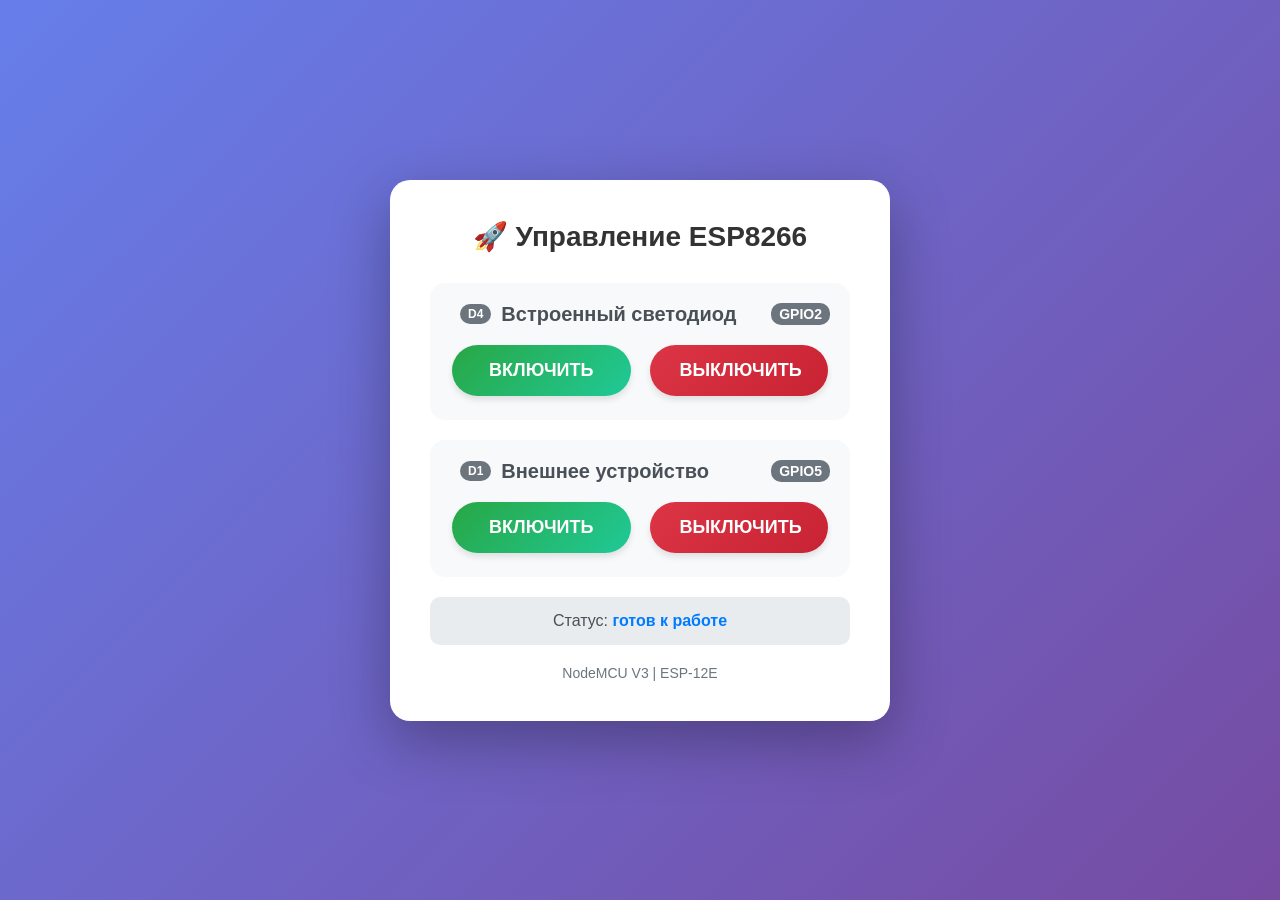
==== data/index.html @ 4920224d "Объединенный коммит" ====
<!DOCTYPE html>
<html lang="ru">
<head>
    <meta charset="UTF-8">
    <meta name="viewport" content="width=device-width, initial-scale=1.0, maximum-scale=1.0, user-scalable=no">
    <title>ESP8266 Управление</title>
    <style>
        * {
            margin: 0;
            padding: 0;
            box-sizing: border-box;
        }
        
        body {
            font-family: 'Segoe UI', Tahoma, Geneva, Verdana, sans-serif;
            background: linear-gradient(135deg, #667eea 0%, #764ba2 100%);
            min-height: 100vh;
            display: flex;
            justify-content: center;
            align-items: center;
            padding: 20px;
        }
        
        .container {
            background: white;
            border-radius: 20px;
            padding: 40px;
            box-shadow: 0 20px 60px rgba(0,0,0,0.3);
            max-width: 500px;
            width: 100%;
        }
        
        h1 {
            color: #333;
            text-align: center;
            margin-bottom: 30px;
            font-size: 28px;
        }
        
        .pin-group {
            background: #f8f9fa;
            border-radius: 15px;
            padding: 20px;
            margin-bottom: 20px;
        }
        
        .pin-group h2 {
            color: #495057;
            margin-bottom: 15px;
            font-size: 20px;
            display: flex;
            align-items: center;
        }
        
        .pin-group h2 span {
            background: #6c757d;
            color: white;
            font-size: 12px;
            padding: 3px 8px;
            border-radius: 10px;
            margin-left: 10px;
        }
        
        .button-container {
            display: flex;
            gap: 15px;
            justify-content: center;
            flex-wrap: wrap;
        }
        
        .btn {
            border: none;
            color: white;
            padding: 15px 30px;
            text-align: center;
            text-decoration: none;
            display: inline-block;
            font-size: 18px;
            font-weight: 600;
            margin: 4px 2px;
            cursor: pointer;
            border-radius: 50px;
            transition: all 0.3s ease;
            flex: 1;
            min-width: 120px;
            box-shadow: 0 4px 6px rgba(0,0,0,0.1);
        }
        
        .btn:active {
            transform: translateY(2px);
            box-shadow: 0 2px 4px rgba(0,0,0,0.1);
        }
        
        .btn-on {
            background: linear-gradient(135deg, #28a745, #20c997);
        }
        
        .btn-on:hover {
            background: linear-gradient(135deg, #218838, #1eaa7a);
            box-shadow: 0 6px 8px rgba(40, 167, 69, 0.3);
        }
        
        .btn-off {
            background: linear-gradient(135deg, #dc3545, #c82333);
        }
        
        .btn-off:hover {
            background: linear-gradient(135deg, #c82333, #bd2130);
            box-shadow: 0 6px 8px rgba(220, 53, 69, 0.3);
        }
        
        .status {
            text-align: center;
            margin-top: 20px;
            padding: 15px;
            background: #e9ecef;
            border-radius: 10px;
            font-weight: 500;
            color: #495057;
        }
        
        .status span {
            color: #007bff;
            font-weight: 600;
        }
        
        .pin-badge {
            display: inline-block;
            background: #17a2b8;
            color: white;
            padding: 5px 10px;
            border-radius: 15px;
            font-size: 14px;
            margin-right: 10px;
        }
        
        .footer {
            text-align: center;
            margin-top: 20px;
            color: #6c757d;
            font-size: 14px;
        }
    </style>
</head>
<body>
    <div class="container">
        <h1>🚀 Управление ESP8266</h1>
        
        <!-- Группа для пина D4 -->
        <div class="pin-group">
            <h2>
                <span class="pin-badge">D4</span>
                Встроенный светодиод
                <span style="margin-left: auto; font-size: 14px;">GPIO2</span>
            </h2>
            <div class="button-container">
                <button class="btn btn-on" onclick="controlPin('D4', 'on')">ВКЛЮЧИТЬ</button>
                <button class="btn btn-off" onclick="controlPin('D4', 'off')">ВЫКЛЮЧИТЬ</button>
            </div>
        </div>
        
        <!-- Группа для пина D1 -->
        <div class="pin-group">
            <h2>
                <span class="pin-badge">D1</span>
                Внешнее устройство
                <span style="margin-left: auto; font-size: 14px;">GPIO5</span>
            </h2>
            <div class="button-container">
                <button class="btn btn-on" onclick="controlPin('D1', 'on')">ВКЛЮЧИТЬ</button>
                <button class="btn btn-off" onclick="controlPin('D1', 'off')">ВЫКЛЮЧИТЬ</button>
            </div>
        </div>
        
        <div class="status" id="status">
            Статус: <span id="statusText">готов к работе</span>
        </div>
        
        <div class="footer">
            NodeMCU V3 | ESP-12E
        </div>
    </div>
    
    <script>
        function controlPin(pin, action) {
            const statusEl = document.getElementById('statusText');
            statusEl.innerHTML = `отправка команды ${pin} ${action}...`;
            
            fetch(`/${pin}/${action}`)
                .then(response => {
                    if (response.ok) {
                        statusEl.innerHTML = `✅ ${pin} ${action === 'on' ? 'включен' : 'выключен'}`;
                        return response.text();
                    }
                    throw new Error('Ошибка сети');
                })
                .catch(error => {
                    statusEl.innerHTML = '❌ ошибка соединения';
                    console.error('Error:', error);
                });
        }
    </script>
</body>
</html>
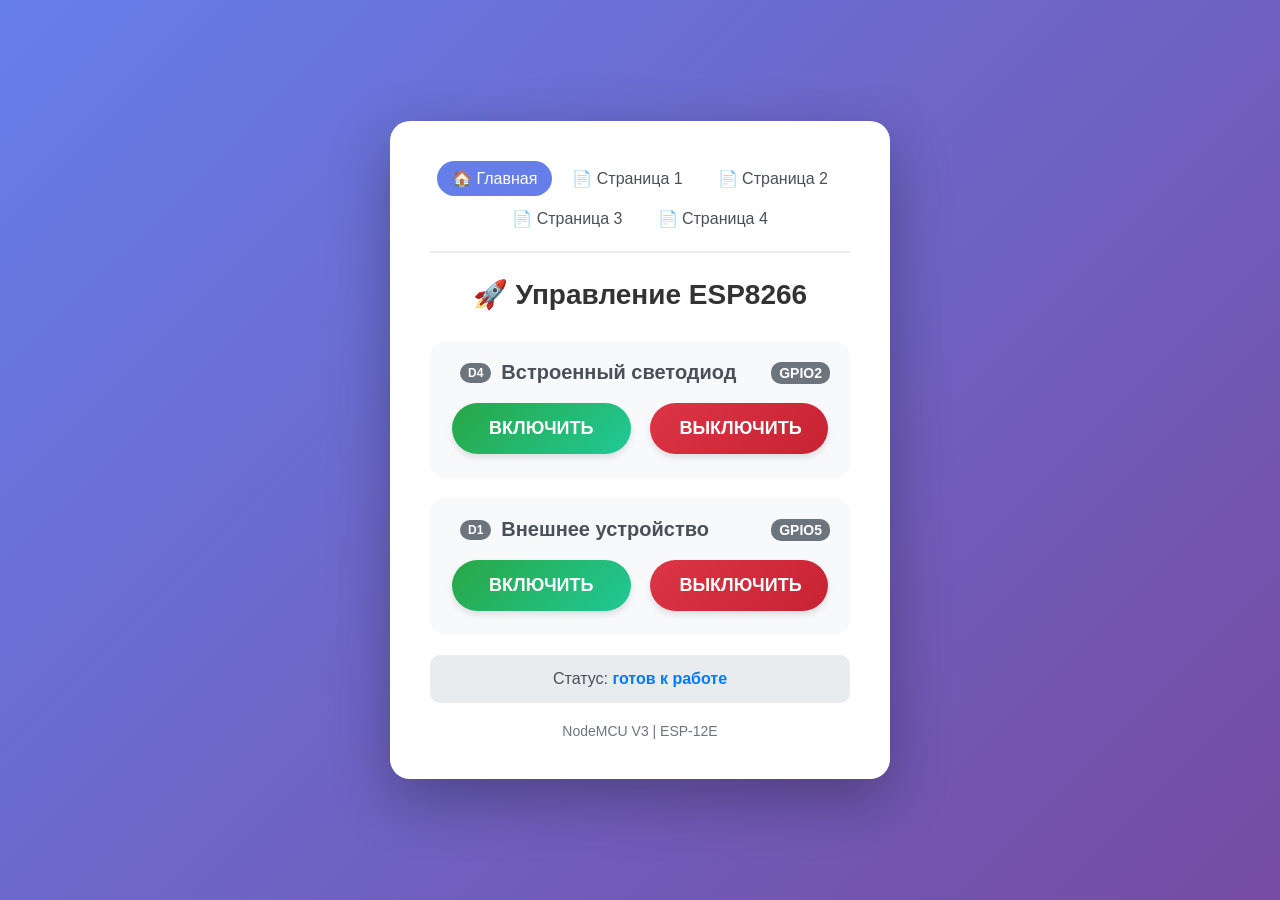
==== commit 04f0de74: "Добавлены страницы и навигационное меню" ====
--- a/data/index.html
+++ b/data/index.html
@@ -4,146 +4,19 @@
     <meta charset="UTF-8">
     <meta name="viewport" content="width=device-width, initial-scale=1.0, maximum-scale=1.0, user-scalable=no">
     <title>ESP8266 Управление</title>
-    <style>
-        * {
-            margin: 0;
-            padding: 0;
-            box-sizing: border-box;
-        }
-        
-        body {
-            font-family: 'Segoe UI', Tahoma, Geneva, Verdana, sans-serif;
-            background: linear-gradient(135deg, #667eea 0%, #764ba2 100%);
-            min-height: 100vh;
-            display: flex;
-            justify-content: center;
-            align-items: center;
-            padding: 20px;
-        }
-        
-        .container {
-            background: white;
-            border-radius: 20px;
-            padding: 40px;
-            box-shadow: 0 20px 60px rgba(0,0,0,0.3);
-            max-width: 500px;
-            width: 100%;
-        }
-        
-        h1 {
-            color: #333;
-            text-align: center;
-            margin-bottom: 30px;
-            font-size: 28px;
-        }
-        
-        .pin-group {
-            background: #f8f9fa;
-            border-radius: 15px;
-            padding: 20px;
-            margin-bottom: 20px;
-        }
-        
-        .pin-group h2 {
-            color: #495057;
-            margin-bottom: 15px;
-            font-size: 20px;
-            display: flex;
-            align-items: center;
-        }
-        
-        .pin-group h2 span {
-            background: #6c757d;
-            color: white;
-            font-size: 12px;
-            padding: 3px 8px;
-            border-radius: 10px;
-            margin-left: 10px;
-        }
-        
-        .button-container {
-            display: flex;
-            gap: 15px;
-            justify-content: center;
-            flex-wrap: wrap;
-        }
-        
-        .btn {
-            border: none;
-            color: white;
-            padding: 15px 30px;
-            text-align: center;
-            text-decoration: none;
-            display: inline-block;
-            font-size: 18px;
-            font-weight: 600;
-            margin: 4px 2px;
-            cursor: pointer;
-            border-radius: 50px;
-            transition: all 0.3s ease;
-            flex: 1;
-            min-width: 120px;
-            box-shadow: 0 4px 6px rgba(0,0,0,0.1);
-        }
-        
-        .btn:active {
-            transform: translateY(2px);
-            box-shadow: 0 2px 4px rgba(0,0,0,0.1);
-        }
-        
-        .btn-on {
-            background: linear-gradient(135deg, #28a745, #20c997);
-        }
-        
-        .btn-on:hover {
-            background: linear-gradient(135deg, #218838, #1eaa7a);
-            box-shadow: 0 6px 8px rgba(40, 167, 69, 0.3);
-        }
-        
-        .btn-off {
-            background: linear-gradient(135deg, #dc3545, #c82333);
-        }
-        
-        .btn-off:hover {
-            background: linear-gradient(135deg, #c82333, #bd2130);
-            box-shadow: 0 6px 8px rgba(220, 53, 69, 0.3);
-        }
-        
-        .status {
-            text-align: center;
-            margin-top: 20px;
-            padding: 15px;
-            background: #e9ecef;
-            border-radius: 10px;
-            font-weight: 500;
-            color: #495057;
-        }
-        
-        .status span {
-            color: #007bff;
-            font-weight: 600;
-        }
-        
-        .pin-badge {
-            display: inline-block;
-            background: #17a2b8;
-            color: white;
-            padding: 5px 10px;
-            border-radius: 15px;
-            font-size: 14px;
-            margin-right: 10px;
-        }
-        
-        .footer {
-            text-align: center;
-            margin-top: 20px;
-            color: #6c757d;
-            font-size: 14px;
-        }
-    </style>
+    <link rel="stylesheet" type="text/css" href="style.css">
 </head>
 <body>
     <div class="container">
+        <!-- Меню навигации -->
+        <div class="nav-menu">
+            <a href="/" class="nav-link active">🏠 Главная</a>
+            <a href="/page1" class="nav-link">📄 Страница 1</a>
+            <a href="/page2" class="nav-link">📄 Страница 2</a>
+            <a href="/page3" class="nav-link">📄 Страница 3</a>
+            <a href="/page4" class="nav-link">📄 Страница 4</a>
+        </div>
+        
         <h1>🚀 Управление ESP8266</h1>
         
         <!-- Группа для пина D4 -->
--- a/data/style.css
+++ b/data/style.css
@@ -0,0 +1,165 @@
+      * {
+            margin: 0;
+            padding: 0;
+            box-sizing: border-box;
+        }
+        
+        body {
+            font-family: 'Segoe UI', Tahoma, Geneva, Verdana, sans-serif;
+            background: linear-gradient(135deg, #667eea 0%, #764ba2 100%);
+            min-height: 100vh;
+            display: flex;
+            justify-content: center;
+            align-items: center;
+            padding: 20px;
+        }
+        
+        .container {
+            background: white;
+            border-radius: 20px;
+            padding: 40px;
+            box-shadow: 0 20px 60px rgba(0,0,0,0.3);
+            max-width: 500px;
+            width: 100%;
+        }
+        
+        h1 {
+            color: #333;
+            text-align: center;
+            margin-bottom: 30px;
+            font-size: 28px;
+        }
+        
+        .pin-group {
+            background: #f8f9fa;
+            border-radius: 15px;
+            padding: 20px;
+            margin-bottom: 20px;
+        }
+        
+        .pin-group h2 {
+            color: #495057;
+            margin-bottom: 15px;
+            font-size: 20px;
+            display: flex;
+            align-items: center;
+        }
+        
+        .pin-group h2 span {
+            background: #6c757d;
+            color: white;
+            font-size: 12px;
+            padding: 3px 8px;
+            border-radius: 10px;
+            margin-left: 10px;
+        }
+        
+        .button-container {
+            display: flex;
+            gap: 15px;
+            justify-content: center;
+            flex-wrap: wrap;
+        }
+        
+        .btn {
+            border: none;
+            color: white;
+            padding: 15px 30px;
+            text-align: center;
+            text-decoration: none;
+            display: inline-block;
+            font-size: 18px;
+            font-weight: 600;
+            margin: 4px 2px;
+            cursor: pointer;
+            border-radius: 50px;
+            transition: all 0.3s ease;
+            flex: 1;
+            min-width: 120px;
+            box-shadow: 0 4px 6px rgba(0,0,0,0.1);
+        }
+        
+        .btn:active {
+            transform: translateY(2px);
+            box-shadow: 0 2px 4px rgba(0,0,0,0.1);
+        }
+        
+        .btn-on {
+            background: linear-gradient(135deg, #28a745, #20c997);
+        }
+        
+        .btn-on:hover {
+            background: linear-gradient(135deg, #218838, #1eaa7a);
+            box-shadow: 0 6px 8px rgba(40, 167, 69, 0.3);
+        }
+        
+        .btn-off {
+            background: linear-gradient(135deg, #dc3545, #c82333);
+        }
+        
+        .btn-off:hover {
+            background: linear-gradient(135deg, #c82333, #bd2130);
+            box-shadow: 0 6px 8px rgba(220, 53, 69, 0.3);
+        }
+        
+        .status {
+            text-align: center;
+            margin-top: 20px;
+            padding: 15px;
+            background: #e9ecef;
+            border-radius: 10px;
+            font-weight: 500;
+            color: #495057;
+        }
+        
+        .status span {
+            color: #007bff;
+            font-weight: 600;
+        }
+        
+        .pin-badge {
+            display: inline-block;
+            background: #17a2b8;
+            color: white;
+            padding: 5px 10px;
+            border-radius: 15px;
+            font-size: 14px;
+            margin-right: 10px;
+        }
+        
+        .footer {
+            text-align: center;
+            margin-top: 20px;
+            color: #6c757d;
+            font-size: 14px;
+        }
+        
+
+        /* Стили для навигационного меню */
+        .nav-menu {
+            display: flex;
+            flex-wrap: wrap;
+            gap: 5px;
+            justify-content: center;
+            margin-bottom: 25px;
+            padding-bottom: 15px;
+            border-bottom: 2px solid #e9ecef;
+        }
+
+        .nav-link {
+            padding: 8px 15px;
+            border-radius: 20px;
+            text-decoration: none;
+            color: #495057;
+            font-weight: 500;
+            transition: all 0.3s ease;
+        }
+
+        .nav-link:hover {
+            background: #e9ecef;
+        }
+
+        .nav-link.active {
+            background: #667eea;
+            color: white;
+        }
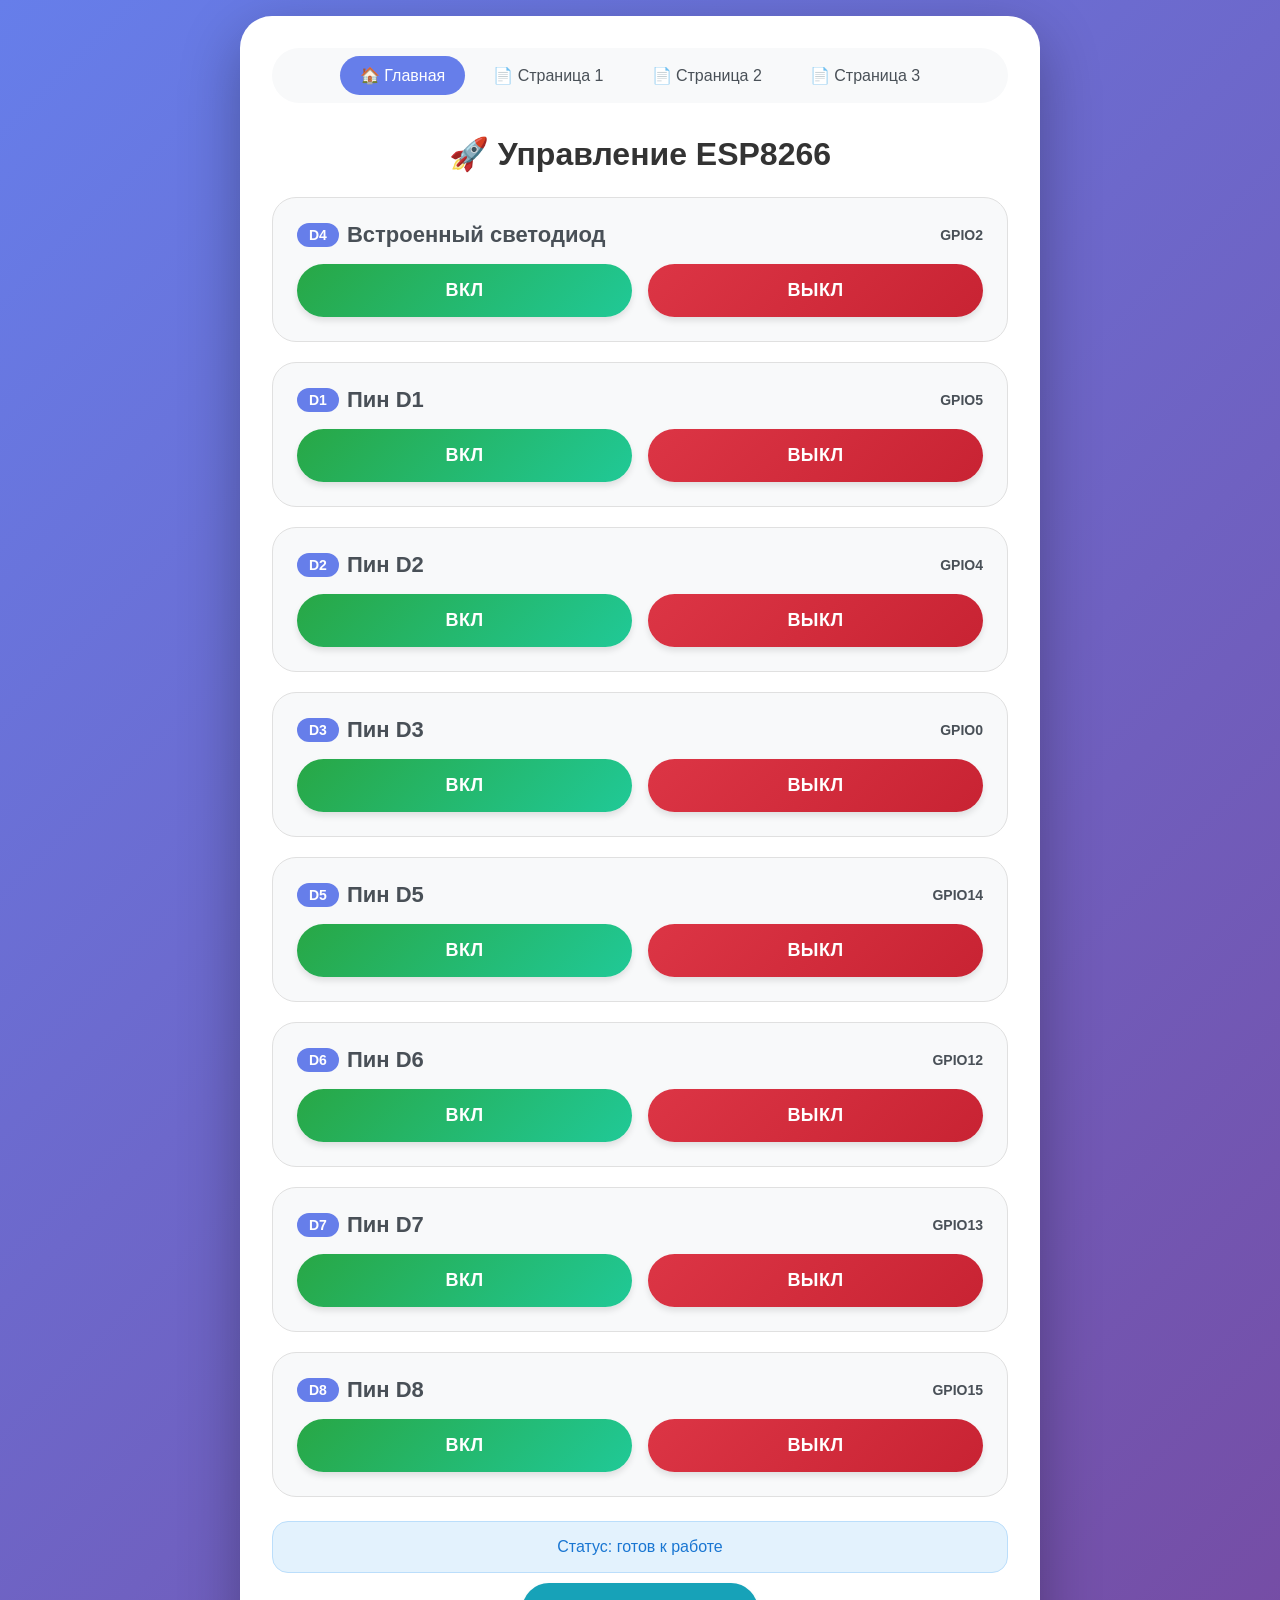
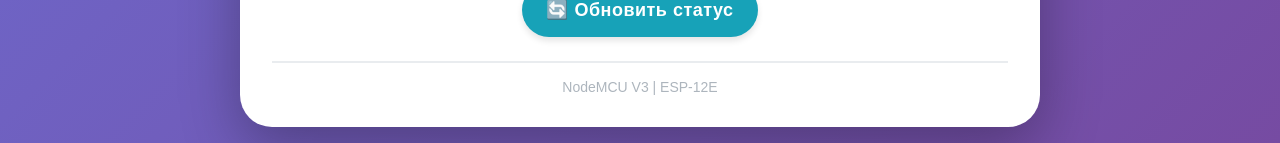
==== commit cc5f1065: "добавлены кнопки для управления пинами" ====
--- a/data/index.html
+++ b/data/index.html
@@ -14,12 +14,11 @@
             <a href="/page1" class="nav-link">📄 Страница 1</a>
             <a href="/page2" class="nav-link">📄 Страница 2</a>
             <a href="/page3" class="nav-link">📄 Страница 3</a>
-            <a href="/page4" class="nav-link">📄 Страница 4</a>
         </div>
         
         <h1>🚀 Управление ESP8266</h1>
         
-        <!-- Группа для пина D4 -->
+        <!-- D4 -->
         <div class="pin-group">
             <h2>
                 <span class="pin-badge">D4</span>
@@ -27,26 +26,110 @@
                 <span style="margin-left: auto; font-size: 14px;">GPIO2</span>
             </h2>
             <div class="button-container">
-                <button class="btn btn-on" onclick="controlPin('D4', 'on')">ВКЛЮЧИТЬ</button>
-                <button class="btn btn-off" onclick="controlPin('D4', 'off')">ВЫКЛЮЧИТЬ</button>
+                <button class="btn btn-on" onclick="controlPin('D4', 'on')">ВКЛ</button>
+                <button class="btn btn-off" onclick="controlPin('D4', 'off')">ВЫКЛ</button>
             </div>
         </div>
         
-        <!-- Группа для пина D1 -->
+        <!-- D1 -->
         <div class="pin-group">
             <h2>
                 <span class="pin-badge">D1</span>
-                Внешнее устройство
+                Пин D1
                 <span style="margin-left: auto; font-size: 14px;">GPIO5</span>
             </h2>
             <div class="button-container">
-                <button class="btn btn-on" onclick="controlPin('D1', 'on')">ВКЛЮЧИТЬ</button>
-                <button class="btn btn-off" onclick="controlPin('D1', 'off')">ВЫКЛЮЧИТЬ</button>
+                <button class="btn btn-on" onclick="controlPin('D1', 'on')">ВКЛ</button>
+                <button class="btn btn-off" onclick="controlPin('D1', 'off')">ВЫКЛ</button>
             </div>
         </div>
         
+        <!-- D2 -->
+        <div class="pin-group">
+            <h2>
+                <span class="pin-badge">D2</span>
+                Пин D2
+                <span style="margin-left: auto; font-size: 14px;">GPIO4</span>
+            </h2>
+            <div class="button-container">
+                <button class="btn btn-on" onclick="controlPin('D2', 'on')">ВКЛ</button>
+                <button class="btn btn-off" onclick="controlPin('D2', 'off')">ВЫКЛ</button>
+            </div>
+        </div>
+        
+        <!-- D3 -->
+        <div class="pin-group">
+            <h2>
+                <span class="pin-badge">D3</span>
+                Пин D3
+                <span style="margin-left: auto; font-size: 14px;">GPIO0</span>
+            </h2>
+            <div class="button-container">
+                <button class="btn btn-on" onclick="controlPin('D3', 'on')">ВКЛ</button>
+                <button class="btn btn-off" onclick="controlPin('D3', 'off')">ВЫКЛ</button>
+            </div>
+        </div>
+        
+        <!-- D5 -->
+        <div class="pin-group">
+            <h2>
+                <span class="pin-badge">D5</span>
+                Пин D5
+                <span style="margin-left: auto; font-size: 14px;">GPIO14</span>
+            </h2>
+            <div class="button-container">
+                <button class="btn btn-on" onclick="controlPin('D5', 'on')">ВКЛ</button>
+                <button class="btn btn-off" onclick="controlPin('D5', 'off')">ВЫКЛ</button>
+            </div>
+        </div>
+        
+        <!-- D6 -->
+        <div class="pin-group">
+            <h2>
+                <span class="pin-badge">D6</span>
+                Пин D6
+                <span style="margin-left: auto; font-size: 14px;">GPIO12</span>
+            </h2>
+            <div class="button-container">
+                <button class="btn btn-on" onclick="controlPin('D6', 'on')">ВКЛ</button>
+                <button class="btn btn-off" onclick="controlPin('D6', 'off')">ВЫКЛ</button>
+            </div>
+        </div>
+        
+        <!-- D7 -->
+        <div class="pin-group">
+            <h2>
+                <span class="pin-badge">D7</span>
+                Пин D7
+                <span style="margin-left: auto; font-size: 14px;">GPIO13</span>
+            </h2>
+            <div class="button-container">
+                <button class="btn btn-on" onclick="controlPin('D7', 'on')">ВКЛ</button>
+                <button class="btn btn-off" onclick="controlPin('D7', 'off')">ВЫКЛ</button>
+            </div>
+        </div>
+        
+        <!-- D8 -->
+        <div class="pin-group">
+            <h2>
+                <span class="pin-badge">D8</span>
+                Пин D8
+                <span style="margin-left: auto; font-size: 14px;">GPIO15</span>
+            </h2>
+            <div class="button-container">
+                <button class="btn btn-on" onclick="controlPin('D8', 'on')">ВКЛ</button>
+                <button class="btn btn-off" onclick="controlPin('D8', 'off')">ВЫКЛ</button>
+            </div>
+        </div>
+        
+        <!-- Статус -->
         <div class="status" id="status">
             Статус: <span id="statusText">готов к работе</span>
+        </div>
+        
+        <!-- Кнопка обновления статуса -->
+        <div style="text-align: center; margin-top: 10px;">
+            <button class="btn" style="background: #17a2b8;" onclick="updateStatus()">🔄 Обновить статус</button>
         </div>
         
         <div class="footer">
@@ -57,12 +140,13 @@
     <script>
         function controlPin(pin, action) {
             const statusEl = document.getElementById('statusText');
-            statusEl.innerHTML = `отправка команды ${pin} ${action}...`;
+            statusEl.innerHTML = `⏳ отправка команды ${pin} ${action}...`;
             
             fetch(`/${pin}/${action}`)
                 .then(response => {
                     if (response.ok) {
                         statusEl.innerHTML = `✅ ${pin} ${action === 'on' ? 'включен' : 'выключен'}`;
+                        updateStatus(); // автоматически обновляем статус всех пинов
                         return response.text();
                     }
                     throw new Error('Ошибка сети');
@@ -72,6 +156,26 @@
                     console.error('Error:', error);
                 });
         }
+        
+        function updateStatus() {
+            fetch('/status')
+                .then(response => response.json())
+                .then(data => {
+                    let statusText = '';
+                    for (let pin in data) {
+                        statusText += `${pin}: ${data[pin] ? 'ON' : 'OFF'} `;
+                    }
+                    document.getElementById('statusText').innerHTML = statusText;
+                })
+                .catch(error => {
+                    console.error('Status error:', error);
+                });
+        }
+        
+        // Автоматическое обновление статуса при загрузке
+        window.onload = function() {
+            updateStatus();
+        };
     </script>
 </body>
 </html>
--- a/data/style.css
+++ b/data/style.css
@@ -1,165 +1,277 @@
-      * {
-            margin: 0;
-            padding: 0;
-            box-sizing: border-box;
-        }
-        
-        body {
-            font-family: 'Segoe UI', Tahoma, Geneva, Verdana, sans-serif;
-            background: linear-gradient(135deg, #667eea 0%, #764ba2 100%);
-            min-height: 100vh;
-            display: flex;
-            justify-content: center;
-            align-items: center;
-            padding: 20px;
-        }
-        
-        .container {
-            background: white;
-            border-radius: 20px;
-            padding: 40px;
-            box-shadow: 0 20px 60px rgba(0,0,0,0.3);
-            max-width: 500px;
-            width: 100%;
-        }
-        
-        h1 {
-            color: #333;
-            text-align: center;
-            margin-bottom: 30px;
-            font-size: 28px;
-        }
-        
-        .pin-group {
-            background: #f8f9fa;
-            border-radius: 15px;
-            padding: 20px;
-            margin-bottom: 20px;
-        }
-        
-        .pin-group h2 {
-            color: #495057;
-            margin-bottom: 15px;
-            font-size: 20px;
-            display: flex;
-            align-items: center;
-        }
-        
-        .pin-group h2 span {
-            background: #6c757d;
-            color: white;
-            font-size: 12px;
-            padding: 3px 8px;
-            border-radius: 10px;
-            margin-left: 10px;
-        }
-        
-        .button-container {
-            display: flex;
-            gap: 15px;
-            justify-content: center;
-            flex-wrap: wrap;
-        }
-        
-        .btn {
-            border: none;
-            color: white;
-            padding: 15px 30px;
-            text-align: center;
-            text-decoration: none;
-            display: inline-block;
-            font-size: 18px;
-            font-weight: 600;
-            margin: 4px 2px;
-            cursor: pointer;
-            border-radius: 50px;
-            transition: all 0.3s ease;
-            flex: 1;
-            min-width: 120px;
-            box-shadow: 0 4px 6px rgba(0,0,0,0.1);
-        }
-        
-        .btn:active {
-            transform: translateY(2px);
-            box-shadow: 0 2px 4px rgba(0,0,0,0.1);
-        }
-        
-        .btn-on {
-            background: linear-gradient(135deg, #28a745, #20c997);
-        }
-        
-        .btn-on:hover {
-            background: linear-gradient(135deg, #218838, #1eaa7a);
-            box-shadow: 0 6px 8px rgba(40, 167, 69, 0.3);
-        }
-        
-        .btn-off {
-            background: linear-gradient(135deg, #dc3545, #c82333);
-        }
-        
-        .btn-off:hover {
-            background: linear-gradient(135deg, #c82333, #bd2130);
-            box-shadow: 0 6px 8px rgba(220, 53, 69, 0.3);
-        }
-        
-        .status {
-            text-align: center;
-            margin-top: 20px;
-            padding: 15px;
-            background: #e9ecef;
-            border-radius: 10px;
-            font-weight: 500;
-            color: #495057;
-        }
-        
-        .status span {
-            color: #007bff;
-            font-weight: 600;
-        }
-        
-        .pin-badge {
-            display: inline-block;
-            background: #17a2b8;
-            color: white;
-            padding: 5px 10px;
-            border-radius: 15px;
-            font-size: 14px;
-            margin-right: 10px;
-        }
-        
-        .footer {
-            text-align: center;
-            margin-top: 20px;
-            color: #6c757d;
-            font-size: 14px;
-        }
-        
-
-        /* Стили для навигационного меню */
-        .nav-menu {
-            display: flex;
-            flex-wrap: wrap;
-            gap: 5px;
-            justify-content: center;
-            margin-bottom: 25px;
-            padding-bottom: 15px;
-            border-bottom: 2px solid #e9ecef;
-        }
-
-        .nav-link {
-            padding: 8px 15px;
-            border-radius: 20px;
-            text-decoration: none;
-            color: #495057;
-            font-weight: 500;
-            transition: all 0.3s ease;
-        }
-
-        .nav-link:hover {
-            background: #e9ecef;
-        }
-
-        .nav-link.active {
-            background: #667eea;
-            color: white;
-        }+/* ========== ОБНУЛЕНИЕ ========== */
+* {
+    margin: 0;
+    padding: 0;
+    box-sizing: border-box;
+}
+
+/* ========== БАЗОВЫЕ СТИЛИ ========== */
+body {
+    font-family: -apple-system, BlinkMacSystemFont, 'Segoe UI', Roboto, sans-serif;
+    background: linear-gradient(135deg, #667eea 0%, #764ba2 100%);
+    min-height: 100vh;
+    display: flex;
+    justify-content: center;
+    align-items: center;
+    padding: 16px;
+}
+
+.container {
+    background: white;
+    border-radius: 32px;
+    padding: 32px;
+    box-shadow: 0 20px 60px rgba(0,0,0,0.3);
+    max-width: 800px;
+    width: 100%;
+    transition: all 0.3s ease;
+}
+
+/* ========== ЗАГОЛОВКИ ========== */
+h1 {
+    color: #333;
+    text-align: center;
+    margin-bottom: 24px;
+    font-size: clamp(24px, 5vw, 32px);
+    font-weight: 600;
+}
+
+h2 {
+    color: #495057;
+    margin-bottom: 16px;
+    font-size: clamp(18px, 4vw, 22px);
+    display: flex;
+    align-items: center;
+    gap: 8px;
+    flex-wrap: wrap;
+}
+
+/* ========== НАВИГАЦИЯ ========== */
+.nav-menu {
+    display: flex;
+    flex-wrap: wrap;
+    gap: 8px;
+    justify-content: center;
+    margin-bottom: 32px;
+    padding: 8px;
+    background: #f8f9fa;
+    border-radius: 50px;
+}
+
+.nav-link {
+    padding: 10px 20px;
+    border-radius: 40px;
+    text-decoration: none;
+    color: #495057;
+    font-weight: 500;
+    transition: all 0.3s ease;
+    font-size: clamp(14px, 3vw, 16px);
+    white-space: nowrap;
+}
+
+.nav-link:hover {
+    background: #e9ecef;
+}
+
+.nav-link.active {
+    background: #667eea;
+    color: white;
+}
+
+/* ========== КАРТОЧКИ ПИНОВ ========== */
+.pin-group {
+    background: #f8f9fa;
+    border-radius: 24px;
+    padding: 24px;
+    margin-bottom: 20px;
+    border: 1px solid #e0e0e0;
+    transition: transform 0.2s ease;
+}
+
+.pin-group:hover {
+    transform: translateY(-2px);
+}
+
+.pin-badge {
+    background: #667eea;
+    color: white;
+    padding: 4px 12px;
+    border-radius: 30px;
+    font-size: 14px;
+    font-weight: 600;
+    display: inline-block;
+}
+
+/* ========== КНОПКИ ========== */
+.button-container {
+    display: flex;
+    gap: 16px;
+    justify-content: center;
+    flex-wrap: wrap;
+}
+
+.btn {
+    border: none;
+    color: white;
+    padding: 16px 24px;
+    text-align: center;
+    text-decoration: none;
+    font-size: clamp(14px, 4vw, 18px);
+    font-weight: 600;
+    cursor: pointer;
+    border-radius: 50px;
+    transition: all 0.3s ease;
+    flex: 1 1 200px;
+    min-width: 140px;
+    box-shadow: 0 4px 6px rgba(0,0,0,0.1);
+    letter-spacing: 0.5px;
+}
+
+.btn:active {
+    transform: translateY(2px);
+    box-shadow: 0 2px 4px rgba(0,0,0,0.1);
+}
+
+.btn-on {
+    background: linear-gradient(135deg, #28a745, #20c997);
+}
+
+.btn-on:hover {
+    background: linear-gradient(135deg, #218838, #1eaa7a);
+    box-shadow: 0 8px 15px rgba(40, 167, 69, 0.3);
+}
+
+.btn-off {
+    background: linear-gradient(135deg, #dc3545, #c82333);
+}
+
+.btn-off:hover {
+    background: linear-gradient(135deg, #c82333, #bd2130);
+    box-shadow: 0 8px 15px rgba(220, 53, 69, 0.3);
+}
+
+/* ========== СТАТУС ========== */
+.status {
+    margin-top: 24px;
+    padding: 16px;
+    background: #e3f2fd;
+    border-radius: 16px;
+    text-align: center;
+    color: #1976d2;
+    font-weight: 500;
+    font-size: clamp(14px, 3vw, 16px);
+    border: 1px solid #bbdefb;
+}
+
+/* ========== ПОДВАЛ ========== */
+.footer {
+    margin-top: 24px;
+    text-align: center;
+    color: #adb5bd;
+    font-size: clamp(12px, 2.5vw, 14px);
+    padding-top: 16px;
+    border-top: 2px solid #e9ecef;
+}
+
+/* ========== АДАПТИВНОСТЬ (ТОЛЬКО МЕДИАЗАПРОСЫ) ========== */
+
+/* Планшеты и маленькие ноутбуки */
+@media (max-width: 768px) {
+    .container {
+        padding: 24px;
+    }
+    
+    .pin-group {
+        padding: 20px;
+    }
+    
+    .btn {
+        padding: 14px 20px;
+    }
+}
+
+/* Мобильные телефоны */
+@media (max-width: 480px) {
+    body {
+        padding: 8px;
+    }
+    
+    .container {
+        padding: 16px;
+        border-radius: 24px;
+    }
+    
+    .nav-menu {
+        border-radius: 40px;
+        padding: 4px;
+    }
+    
+    .nav-link {
+        padding: 8px 12px;
+        font-size: 13px;
+    }
+    
+    .pin-group {
+        padding: 16px;
+        border-radius: 20px;
+    }
+    
+    .button-container {
+        flex-direction: column;
+        gap: 12px;
+    }
+    
+    .btn {
+        width: 100%;
+        min-width: auto;
+        padding: 14px;
+    }
+    
+    h1 {
+        margin-bottom: 16px;
+    }
+}
+
+/* Очень маленькие экраны (до 320px) */
+@media (max-width: 320px) {
+    .nav-link {
+        padding: 6px 8px;
+        font-size: 12px;
+    }
+    
+    .pin-badge {
+        font-size: 12px;
+        padding: 3px 8px;
+    }
+    
+    .btn {
+        font-size: 14px;
+        padding: 12px;
+    }
+}
+
+/* Альбомная ориентация на телефонах */
+@media (max-width: 768px) and (orientation: landscape) {
+    body {
+        padding: 16px;
+    }
+    
+    .container {
+        max-width: 90%;
+    }
+    
+    .button-container {
+        flex-direction: row;
+    }
+    
+    .btn {
+        flex: 1 1 auto;
+    }
+}
+
+/* Планшеты в альбомной ориентации */
+@media (min-width: 768px) and (max-width: 1024px) and (orientation: landscape) {
+    .container {
+        max-width: 90%;
+        padding: 28px;
+    }
+}
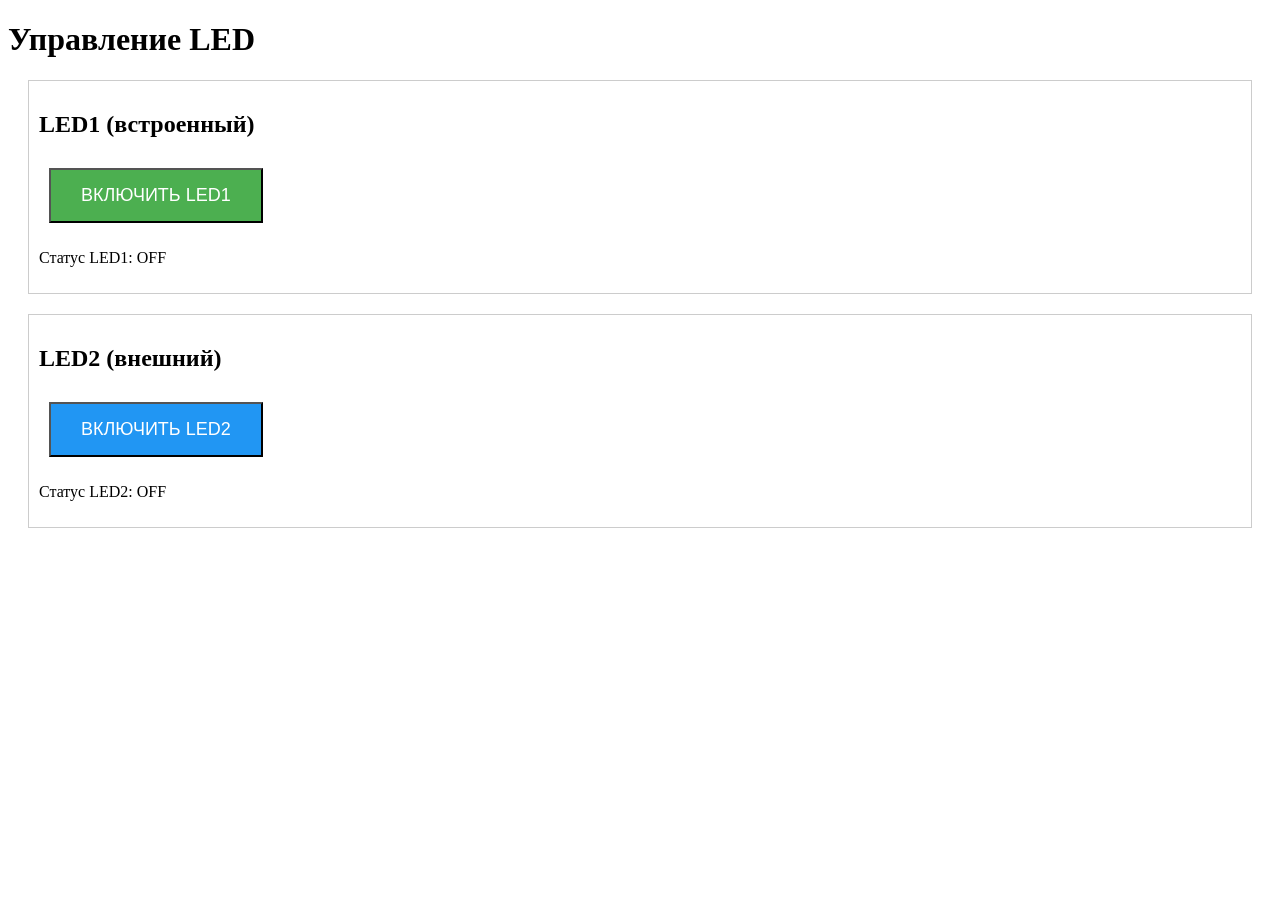
==== commit b2e5fa85: "Рефакторинг: чистая структура проекта, удалены устаревшие файлы" ====
--- a/data/index.html
+++ b/data/index.html
@@ -1,181 +1,75 @@
 <!DOCTYPE html>
-<html lang="ru">
+<html>
 <head>
-    <meta charset="UTF-8">
-    <meta name="viewport" content="width=device-width, initial-scale=1.0, maximum-scale=1.0, user-scalable=no">
-    <title>ESP8266 Управление</title>
-    <link rel="stylesheet" type="text/css" href="style.css">
+<meta charset='UTF-8'>
+<title>LED Control</title>
+<style>
+button { margin: 10px; padding: 15px 30px; font-size: 18px; }
+.led1 { background: #4CAF50; color: white; }
+.led2 { background: #2196F3; color: white; }
+</style>
 </head>
 <body>
-    <div class="container">
-        <!-- Меню навигации -->
-        <div class="nav-menu">
-            <a href="/" class="nav-link active">🏠 Главная</a>
-            <a href="/page1" class="nav-link">📄 Страница 1</a>
-            <a href="/page2" class="nav-link">📄 Страница 2</a>
-            <a href="/page3" class="nav-link">📄 Страница 3</a>
-        </div>
-        
-        <h1>🚀 Управление ESP8266</h1>
-        
-        <!-- D4 -->
-        <div class="pin-group">
-            <h2>
-                <span class="pin-badge">D4</span>
-                Встроенный светодиод
-                <span style="margin-left: auto; font-size: 14px;">GPIO2</span>
-            </h2>
-            <div class="button-container">
-                <button class="btn btn-on" onclick="controlPin('D4', 'on')">ВКЛ</button>
-                <button class="btn btn-off" onclick="controlPin('D4', 'off')">ВЫКЛ</button>
-            </div>
-        </div>
-        
-        <!-- D1 -->
-        <div class="pin-group">
-            <h2>
-                <span class="pin-badge">D1</span>
-                Пин D1
-                <span style="margin-left: auto; font-size: 14px;">GPIO5</span>
-            </h2>
-            <div class="button-container">
-                <button class="btn btn-on" onclick="controlPin('D1', 'on')">ВКЛ</button>
-                <button class="btn btn-off" onclick="controlPin('D1', 'off')">ВЫКЛ</button>
-            </div>
-        </div>
-        
-        <!-- D2 -->
-        <div class="pin-group">
-            <h2>
-                <span class="pin-badge">D2</span>
-                Пин D2
-                <span style="margin-left: auto; font-size: 14px;">GPIO4</span>
-            </h2>
-            <div class="button-container">
-                <button class="btn btn-on" onclick="controlPin('D2', 'on')">ВКЛ</button>
-                <button class="btn btn-off" onclick="controlPin('D2', 'off')">ВЫКЛ</button>
-            </div>
-        </div>
-        
-        <!-- D3 -->
-        <div class="pin-group">
-            <h2>
-                <span class="pin-badge">D3</span>
-                Пин D3
-                <span style="margin-left: auto; font-size: 14px;">GPIO0</span>
-            </h2>
-            <div class="button-container">
-                <button class="btn btn-on" onclick="controlPin('D3', 'on')">ВКЛ</button>
-                <button class="btn btn-off" onclick="controlPin('D3', 'off')">ВЫКЛ</button>
-            </div>
-        </div>
-        
-        <!-- D5 -->
-        <div class="pin-group">
-            <h2>
-                <span class="pin-badge">D5</span>
-                Пин D5
-                <span style="margin-left: auto; font-size: 14px;">GPIO14</span>
-            </h2>
-            <div class="button-container">
-                <button class="btn btn-on" onclick="controlPin('D5', 'on')">ВКЛ</button>
-                <button class="btn btn-off" onclick="controlPin('D5', 'off')">ВЫКЛ</button>
-            </div>
-        </div>
-        
-        <!-- D6 -->
-        <div class="pin-group">
-            <h2>
-                <span class="pin-badge">D6</span>
-                Пин D6
-                <span style="margin-left: auto; font-size: 14px;">GPIO12</span>
-            </h2>
-            <div class="button-container">
-                <button class="btn btn-on" onclick="controlPin('D6', 'on')">ВКЛ</button>
-                <button class="btn btn-off" onclick="controlPin('D6', 'off')">ВЫКЛ</button>
-            </div>
-        </div>
-        
-        <!-- D7 -->
-        <div class="pin-group">
-            <h2>
-                <span class="pin-badge">D7</span>
-                Пин D7
-                <span style="margin-left: auto; font-size: 14px;">GPIO13</span>
-            </h2>
-            <div class="button-container">
-                <button class="btn btn-on" onclick="controlPin('D7', 'on')">ВКЛ</button>
-                <button class="btn btn-off" onclick="controlPin('D7', 'off')">ВЫКЛ</button>
-            </div>
-        </div>
-        
-        <!-- D8 -->
-        <div class="pin-group">
-            <h2>
-                <span class="pin-badge">D8</span>
-                Пин D8
-                <span style="margin-left: auto; font-size: 14px;">GPIO15</span>
-            </h2>
-            <div class="button-container">
-                <button class="btn btn-on" onclick="controlPin('D8', 'on')">ВКЛ</button>
-                <button class="btn btn-off" onclick="controlPin('D8', 'off')">ВЫКЛ</button>
-            </div>
-        </div>
-        
-        <!-- Статус -->
-        <div class="status" id="status">
-            Статус: <span id="statusText">готов к работе</span>
-        </div>
-        
-        <!-- Кнопка обновления статуса -->
-        <div style="text-align: center; margin-top: 10px;">
-            <button class="btn" style="background: #17a2b8;" onclick="updateStatus()">🔄 Обновить статус</button>
-        </div>
-        
-        <div class="footer">
-            NodeMCU V3 | ESP-12E
-        </div>
-    </div>
-    
-    <script>
-        function controlPin(pin, action) {
-            const statusEl = document.getElementById('statusText');
-            statusEl.innerHTML = `⏳ отправка команды ${pin} ${action}...`;
-            
-            fetch(`/${pin}/${action}`)
-                .then(response => {
-                    if (response.ok) {
-                        statusEl.innerHTML = `✅ ${pin} ${action === 'on' ? 'включен' : 'выключен'}`;
-                        updateStatus(); // автоматически обновляем статус всех пинов
-                        return response.text();
-                    }
-                    throw new Error('Ошибка сети');
-                })
-                .catch(error => {
-                    statusEl.innerHTML = '❌ ошибка соединения';
-                    console.error('Error:', error);
-                });
-        }
-        
-        function updateStatus() {
-            fetch('/status')
-                .then(response => response.json())
-                .then(data => {
-                    let statusText = '';
-                    for (let pin in data) {
-                        statusText += `${pin}: ${data[pin] ? 'ON' : 'OFF'} `;
-                    }
-                    document.getElementById('statusText').innerHTML = statusText;
-                })
-                .catch(error => {
-                    console.error('Status error:', error);
-                });
-        }
-        
-        // Автоматическое обновление статуса при загрузке
-        window.onload = function() {
-            updateStatus();
-        };
-    </script>
+
+<h1>Управление LED</h1>
+
+<div style='margin: 20px; padding: 10px; border: 1px solid #ccc;'>
+<h2>LED1 (встроенный)</h2>
+<button id='btn1' class='led1' onclick='toggleLED(1)'>ВКЛЮЧИТЬ LED1</button>
+<p>Статус LED1: <span id='status1'>OFF</span></p>
+</div>
+
+<div style='margin: 20px; padding: 10px; border: 1px solid #ccc;'>
+<h2>LED2 (внешний)</h2>
+<button id='btn2' class='led2' onclick='toggleLED(2)'>ВКЛЮЧИТЬ LED2</button>
+<p>Статус LED2: <span id='status2'>OFF</span></p>
+</div>
+
+<script>
+
+async function toggleLED(num) {
+    const response = await fetch('/toggle' + num);
+    const state = await response.text();
+    const btn = document.getElementById('btn' + num);
+    const span = document.getElementById('status' + num);
+    if(state === 'ON') {
+        btn.innerHTML = (num === 1 ? 'ВЫКЛЮЧИТЬ LED1' : 'ВЫКЛЮЧИТЬ LED2');
+        span.innerHTML = 'ON';
+    } else {
+        btn.innerHTML = (num === 1 ? 'ВКЛЮЧИТЬ LED1' : 'ВКЛЮЧИТЬ LED2');
+        span.innerHTML = 'OFF';
+    }
+}
+
+async function getStatus() {
+    const response1 = await fetch('/status1');
+    const state1 = await response1.text();
+    const btn1 = document.getElementById('btn1');
+    const span1 = document.getElementById('status1');
+    if(state1 === 'ON') {
+        btn1.innerHTML = 'ВЫКЛЮЧИТЬ LED1';
+        span1.innerHTML = 'ON';
+    } else {
+        btn1.innerHTML = 'ВКЛЮЧИТЬ LED1';
+        span1.innerHTML = 'OFF';
+    }
+
+    const response2 = await fetch('/status2');
+    const state2 = await response2.text();
+    const btn2 = document.getElementById('btn2');
+    const span2 = document.getElementById('status2');
+    if(state2 === 'ON') {
+        btn2.innerHTML = 'ВЫКЛЮЧИТЬ LED2';
+        span2.innerHTML = 'ON';
+    } else {
+        btn2.innerHTML = 'ВКЛЮЧИТЬ LED2';
+        span2.innerHTML = 'OFF';
+    }
+}
+
+getStatus();
+setInterval(getStatus, 2000);
+</script>
+
 </body>
 </html>
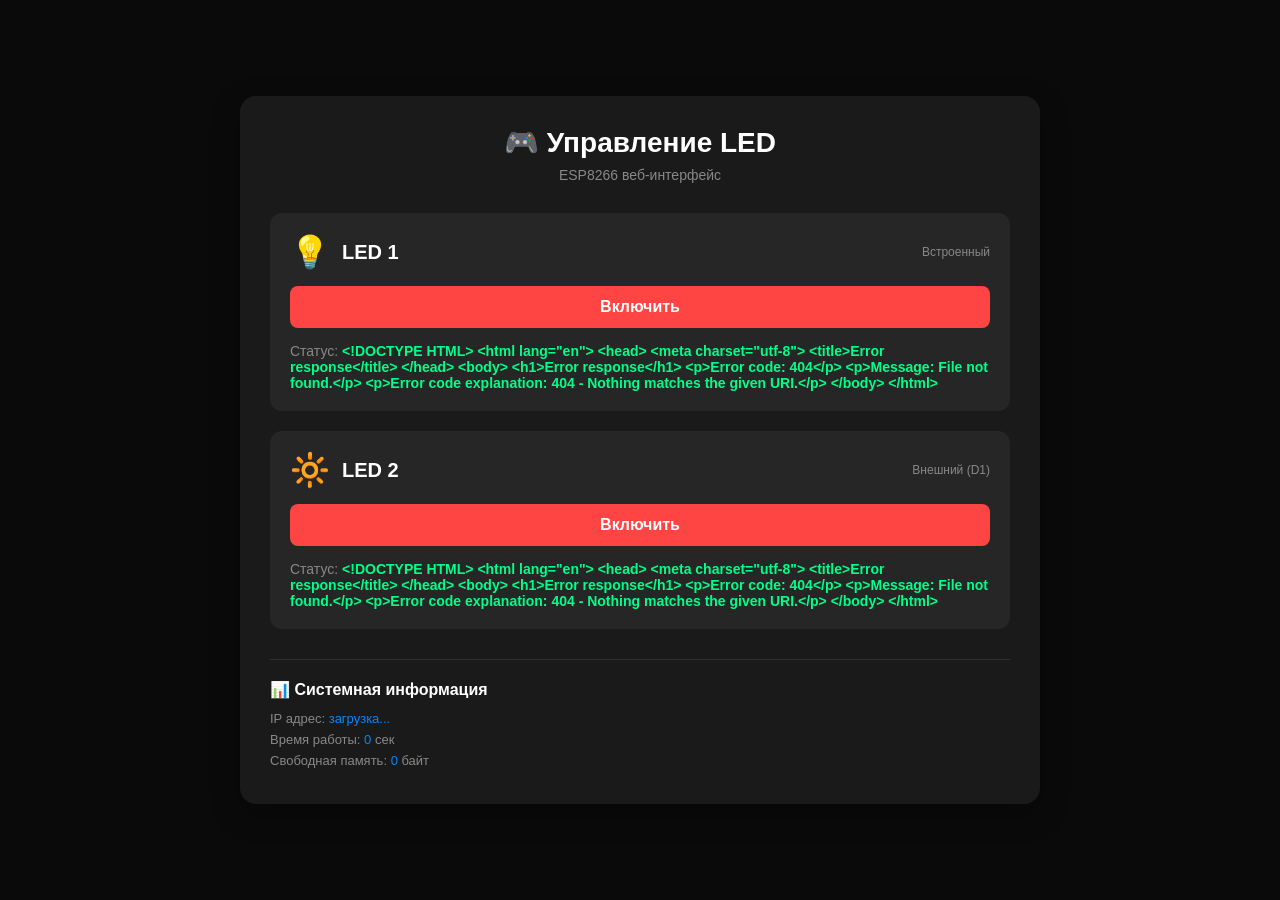
==== commit cc602837: "Обновлён фронтенд" ====
--- a/data/index.html
+++ b/data/index.html
@@ -1,75 +1,55 @@
 <!DOCTYPE html>
-<html>
+<html lang="ru">
 <head>
-<meta charset='UTF-8'>
-<title>LED Control</title>
-<style>
-button { margin: 10px; padding: 15px 30px; font-size: 18px; }
-.led1 { background: #4CAF50; color: white; }
-.led2 { background: #2196F3; color: white; }
-</style>
+    <meta charset="UTF-8">
+    <meta name="viewport" content="width=device-width, initial-scale=1.0, viewport-fit=cover">
+    <title>ESP8266 LED Control</title>
+    <link rel="stylesheet" href="assets/css/style.css">
+    <link rel="stylesheet" href="assets/css/responsive.css">
 </head>
 <body>
-
-<h1>Управление LED</h1>
-
-<div style='margin: 20px; padding: 10px; border: 1px solid #ccc;'>
-<h2>LED1 (встроенный)</h2>
-<button id='btn1' class='led1' onclick='toggleLED(1)'>ВКЛЮЧИТЬ LED1</button>
-<p>Статус LED1: <span id='status1'>OFF</span></p>
-</div>
-
-<div style='margin: 20px; padding: 10px; border: 1px solid #ccc;'>
-<h2>LED2 (внешний)</h2>
-<button id='btn2' class='led2' onclick='toggleLED(2)'>ВКЛЮЧИТЬ LED2</button>
-<p>Статус LED2: <span id='status2'>OFF</span></p>
-</div>
-
-<script>
-
-async function toggleLED(num) {
-    const response = await fetch('/toggle' + num);
-    const state = await response.text();
-    const btn = document.getElementById('btn' + num);
-    const span = document.getElementById('status' + num);
-    if(state === 'ON') {
-        btn.innerHTML = (num === 1 ? 'ВЫКЛЮЧИТЬ LED1' : 'ВЫКЛЮЧИТЬ LED2');
-        span.innerHTML = 'ON';
-    } else {
-        btn.innerHTML = (num === 1 ? 'ВКЛЮЧИТЬ LED1' : 'ВКЛЮЧИТЬ LED2');
-        span.innerHTML = 'OFF';
-    }
-}
-
-async function getStatus() {
-    const response1 = await fetch('/status1');
-    const state1 = await response1.text();
-    const btn1 = document.getElementById('btn1');
-    const span1 = document.getElementById('status1');
-    if(state1 === 'ON') {
-        btn1.innerHTML = 'ВЫКЛЮЧИТЬ LED1';
-        span1.innerHTML = 'ON';
-    } else {
-        btn1.innerHTML = 'ВКЛЮЧИТЬ LED1';
-        span1.innerHTML = 'OFF';
-    }
-
-    const response2 = await fetch('/status2');
-    const state2 = await response2.text();
-    const btn2 = document.getElementById('btn2');
-    const span2 = document.getElementById('status2');
-    if(state2 === 'ON') {
-        btn2.innerHTML = 'ВЫКЛЮЧИТЬ LED2';
-        span2.innerHTML = 'ON';
-    } else {
-        btn2.innerHTML = 'ВКЛЮЧИТЬ LED2';
-        span2.innerHTML = 'OFF';
-    }
-}
-
-getStatus();
-setInterval(getStatus, 2000);
-</script>
-
+    <div class="container">
+        <div class="card">
+            <h1>🎮 Управление LED</h1>
+            <p class="subtitle">ESP8266 веб-интерфейс</p>
+            
+            <div class="led-card led-1">
+                <div class="led-info">
+                    <span class="led-icon">💡</span>
+                    <h2>LED 1</h2>
+                    <p>Встроенный</p>
+                </div>
+                <div class="led-control">
+                    <button class="btn btn-toggle" data-led="1" id="btn1">Включить</button>
+                </div>
+                <div class="led-status">
+                    Статус: <span id="status1" class="status-text">OFF</span>
+                </div>
+            </div>
+            
+            <div class="led-card led-2">
+                <div class="led-info">
+                    <span class="led-icon">🔆</span>
+                    <h2>LED 2</h2>
+                    <p>Внешний (D1)</p>
+                </div>
+                <div class="led-control">
+                    <button class="btn btn-toggle" data-led="2" id="btn2">Включить</button>
+                </div>
+                <div class="led-status">
+                    Статус: <span id="status2" class="status-text">OFF</span>
+                </div>
+            </div>
+            
+            <div class="system-info">
+                <h3>📊 Системная информация</h3>
+                <p>IP адрес: <span id="ip">загрузка...</span></p>
+                <p>Время работы: <span id="uptime">0</span> сек</p>
+                <p>Свободная память: <span id="heap">0</span> байт</p>
+            </div>
+        </div>
+    </div>
+    
+    <script src="assets/js/main.js"></script>
 </body>
 </html>
--- a/data/assets/css/style.css
+++ b/data/assets/css/style.css
@@ -0,0 +1,213 @@
+/* ========================================
+   ОБНУЛЕНИЕ СТАНДАРТНЫХ СТИЛЕЙ
+   ======================================== */
+* {
+    margin: 0;
+    padding: 0;
+    box-sizing: border-box;
+}
+
+/* ========================================
+   ПЕРЕМЕННЫЕ (ЦВЕТА И ОСНОВНЫЕ ПАРАМЕТРЫ)
+   ======================================== */
+:root {
+    --bg-primary: #0a0a0a;      /* основной фон страницы */
+    --bg-secondary: #1a1a1a;     /* фон карточки */
+    --accent-green: #00ff88;     /* зелёный акцент (LED включён) */
+    --accent-blue: #0088ff;      /* синий для системной информации */
+    --text-primary: #ffffff;     /* основной текст */
+    --text-secondary: #888888;   /* второстепенный текст */
+    --border-radius: 16px;       /* радиус скругления углов */
+}
+
+/* ========================================
+   ОСНОВНЫЕ СТИЛИ СТРАНИЦЫ
+   ======================================== */
+body {
+    font-family: -apple-system, BlinkMacSystemFont, 'Segoe UI', Roboto, sans-serif;
+    background: var(--bg-primary);
+    color: var(--text-primary);
+    min-height: 100vh;
+    display: flex;
+    justify-content: center;
+    align-items: center;
+    padding: 20px;
+}
+
+.container {
+    max-width: 800px;
+    width: 100%;
+    margin: 0 auto;
+}
+
+/* ========================================
+   КАРТОЧКА С УПРАВЛЕНИЕМ
+   ======================================== */
+.card {
+    background: var(--bg-secondary);
+    border-radius: var(--border-radius);
+    padding: 30px;
+    box-shadow: 0 10px 30px rgba(0, 0, 0, 0.3);
+}
+
+/* ========================================
+   ЗАГОЛОВКИ
+   ======================================== */
+h1 {
+    text-align: center;
+    font-size: 28px;
+    margin-bottom: 8px;
+}
+
+.subtitle {
+    text-align: center;
+    color: var(--text-secondary);
+    margin-bottom: 30px;
+    font-size: 14px;
+}
+
+/* ========================================
+   БЛОК LED (карточка светодиода)
+   ======================================== */
+.led-card {
+    background: rgba(255, 255, 255, 0.05);
+    border-radius: 12px;
+    padding: 20px;
+    margin-bottom: 20px;
+}
+
+.led-card:hover {
+    background: rgba(255, 255, 255, 0.08);
+}
+
+/* Информация о LED (иконка, название, пин) */
+.led-info {
+    display: flex;
+    align-items: center;
+    gap: 12px;
+    margin-bottom: 15px;
+}
+
+.led-icon {
+    font-size: 32px;
+}
+
+.led-info h2 {
+    font-size: 20px;
+}
+
+.led-info p {
+    color: var(--text-secondary);
+    font-size: 12px;
+    margin-left: auto;
+}
+
+/* Блок с кнопками */
+.led-control {
+    display: flex;
+    gap: 12px;
+    margin-bottom: 15px;
+}
+
+/* ========================================
+   КНОПКИ
+   ======================================== */
+.btn {
+    flex: 1;
+    padding: 12px 20px;
+    border: none;
+    border-radius: 8px;
+    font-size: 16px;
+    font-weight: 600;
+    cursor: pointer;
+}
+
+/* Кнопка ВКЛЮЧИТЬ */
+.btn-on {
+    background: var(--accent-green);
+    color: #000;
+}
+
+.btn-on:hover {
+    background: #00cc6a;
+}
+
+/* Кнопка ВЫКЛЮЧИТЬ */
+.btn-off {
+    background: #ff4444;
+    color: #fff;
+}
+
+.btn-off:hover {
+    background: #cc0000;
+}
+
+/* Кнопка-переключатель (одна кнопка) */
+.btn-toggle {
+    background: #ff4444;
+    color: #fff;
+}
+
+/* Активное состояние (LED включён) */
+.btn-toggle.active {
+    background: var(--accent-green);
+    color: #000;
+}
+
+.btn-toggle:hover {
+    background: #cc0000;
+}
+
+.btn-toggle.active:hover {
+    background: #00cc6a;
+}
+
+/* Отключаем стандартные эффекты браузера при нажатии */
+.btn-toggle {
+    -webkit-tap-highlight-color: transparent;
+    -webkit-appearance: none;
+    appearance: none;
+}
+
+.btn-toggle:active {
+    transform: none;
+    outline: none;
+}
+
+/* ========================================
+   СТАТУС LED
+   ======================================== */
+.led-status {
+    font-size: 14px;
+    color: var(--text-secondary);
+}
+
+.status-text {
+    font-weight: bold;
+    color: var(--accent-green);
+}
+
+/* ========================================
+   СИСТЕМНАЯ ИНФОРМАЦИЯ (IP, аптайм, память)
+   ======================================== */
+.system-info {
+    margin-top: 30px;
+    padding-top: 20px;
+    border-top: 1px solid rgba(255, 255, 255, 0.1);
+}
+
+.system-info h3 {
+    font-size: 16px;
+    margin-bottom: 12px;
+}
+
+.system-info p {
+    font-size: 13px;
+    color: var(--text-secondary);
+    margin-bottom: 6px;
+}
+
+.system-info span {
+    color: var(--accent-blue);
+    font-weight: 500;
+}
--- a/data/assets/css/responsive.css
+++ b/data/assets/css/responsive.css
@@ -0,0 +1,49 @@
+@media (max-width: 600px) {
+    .container {
+        padding: 0;
+    }
+    
+    .card {
+        padding: 20px;
+    }
+    
+    h1 {
+        font-size: 24px;
+    }
+    
+    .led-control {
+        flex-direction: column;
+        gap: 8px;
+    }
+    
+    .btn {
+        padding: 10px 16px;
+    }
+    
+    .led-info {
+        flex-wrap: wrap;
+    }
+    
+    .led-info p {
+        margin-left: 0;
+        width: 100%;
+    }
+}
+
+@media (max-width: 400px) {
+    .card {
+        padding: 15px;
+    }
+    
+    h1 {
+        font-size: 20px;
+    }
+    
+    .led-icon {
+        font-size: 24px;
+    }
+    
+    .led-info h2 {
+        font-size: 18px;
+    }
+}
